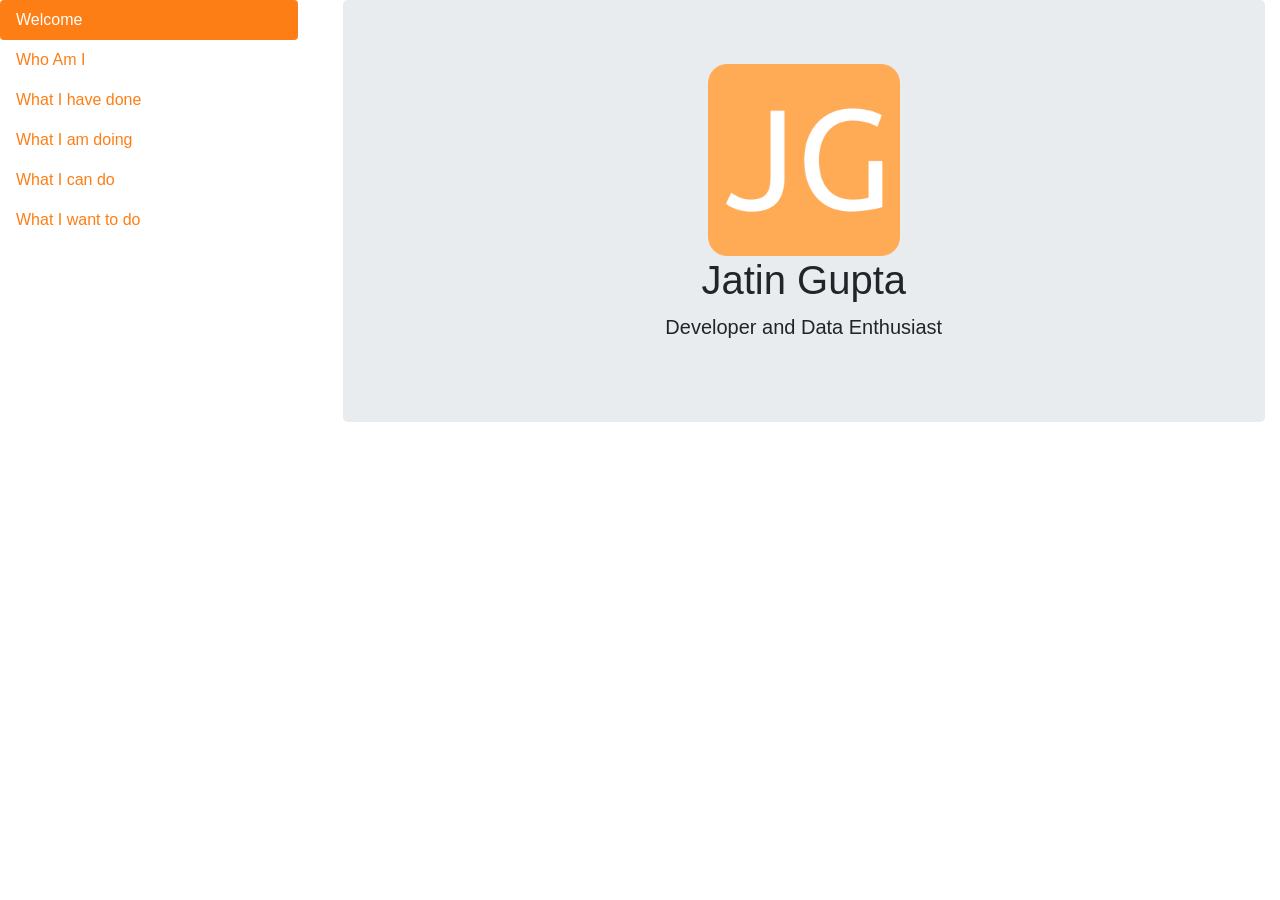
==== index.html @ c3caa771 "removed button" ====
<!doctype html>
<html lang="en">
<head>
    <meta charset="utf-8">
    <meta name="viewport" content="width=device-width, initial-scale=1, shrink-to-fit=no">
    <meta name="description" content="">
    <meta name="author" content="">
    <link rel="icon" href="favicon.ico">

    <title>Jatin Gupta</title>

    <!-- Icons for this template -->
    <link href="assets/fonts/font-awesome/css/font-awesome.min.css" rel="stylesheet" type="text/css">
    <!-- Stylesheet -->
    <!-- build:css -->
    <link href="assets/css/app.css" rel="stylesheet">
    <!-- endbuild -->
</head>

<body>


<div class="row">
    <div class="col-3">
      <div class="nav flex-column nav-pills" id="v-pills-tab" role="tablist" aria-orientation="vertical">
        <a class="nav-link active" id="v-pills-home-tab" data-toggle="pill" href="#v-pills-home" role="tab" aria-controls="v-pills-home" aria-selected="true">Welcome</a>
        <a class="nav-link" id="v-pills-who-am-i-tab" data-toggle="pill" href="#v-pills-who-am-i" role="tab" aria-controls="v-pills-who-am-i" aria-selected="false">Who Am I</a>
        <a class="nav-link" id="v-pills-what-i-have-done-tab" data-toggle="pill" href="#v-pills-what-i-have-done" role="tab" aria-controls="v-pills-what-i-have-done" aria-selected="false">What I have done</a>
        <a class="nav-link" id="v-pills-what-i-am-doing-tab" data-toggle="pill" href="#v-pills-what-i-am-doing" role="tab" aria-controls="v-pills-what-i-am-doing" aria-selected="false">What I am doing</a>
        <a class="nav-link" id="v-pills-what-can-i-do-tab" data-toggle="pill" href="#v-pills-what-can-i-do" role="tab" aria-controls="v-pills-what-can-i-do" aria-selected="false">What I can do</a>
        <a class="nav-link" id="v-pills-what-i-want-to-do-tab" data-toggle="pill" href="#v-pills-what-i-want-to-do" role="tab" aria-controls="v-pills-what-i-want-to-do" aria-selected="false">What I want to do</a>

      </div>
    </div>
    <div class="col-9">
      <div class="tab-content" id="v-pills-tabContent">
        <div class="tab-pane fade show active" id="v-pills-home" role="tabpanel" aria-labelledby="v-pills-home-tab">
            <main role="main" class="container-fluid">
                <div class="jumbotron text-center">
                    <img src="assets/img/logo.png"/>
                    <h1>Jatin Gupta</h1>
                    <p class="lead">Developer and Data Enthusiast</p>
                </div>
            </main>
        </div>
        <div class="tab-pane fade" id="v-pills-home" role="tabpanel" aria-labelledby="v-pills-home-tab">Who am I</div>
        <div class="tab-pane fade" id="v-pills-who-am-i" role="tabpanel" aria-labelledby="v-pills-who-am-i-tab">Who am I</div>
        <div class="tab-pane fade" id="v-pills-what-i-have-done" role="tabpanel" aria-labelledby="v-pills-what-i-have-done-tab">What I have done</div>
        <div class="tab-pane fade" id="v-pills-what-i-am-doing" role="tabpanel" aria-labelledby="v-pills-what-i-am-doing-tab">What I am doing</div>
        <div class="tab-pane fade" id="v-pills-what-can-i-do" role="tabpanel" aria-labelledby="v-pills-what-can-i-do-tab">What can I do</div>
        <div class="tab-pane fade" id="v-pills-what-i-want-to-do" role="tabpanel" aria-labelledby="v-pills-what-i-want-to-do-tab">What I want to do</div>

      </div>
    </div>
  </div>

<!-- Bootstrap core JavaScript
================================================== -->
<!-- Placed at the end of the document so the pages load faster -->
<script src="assets/js/vendor/jquery.slim.min.js"></script>
<script src="assets/js/vendor/popper.min.js"></script>
<script src="assets/js/vendor/bootstrap.min.js"></script>
<!-- build:js -->
<script src="assets/js/app.js"></script>
<!-- endbuild -->
</body>
</html>
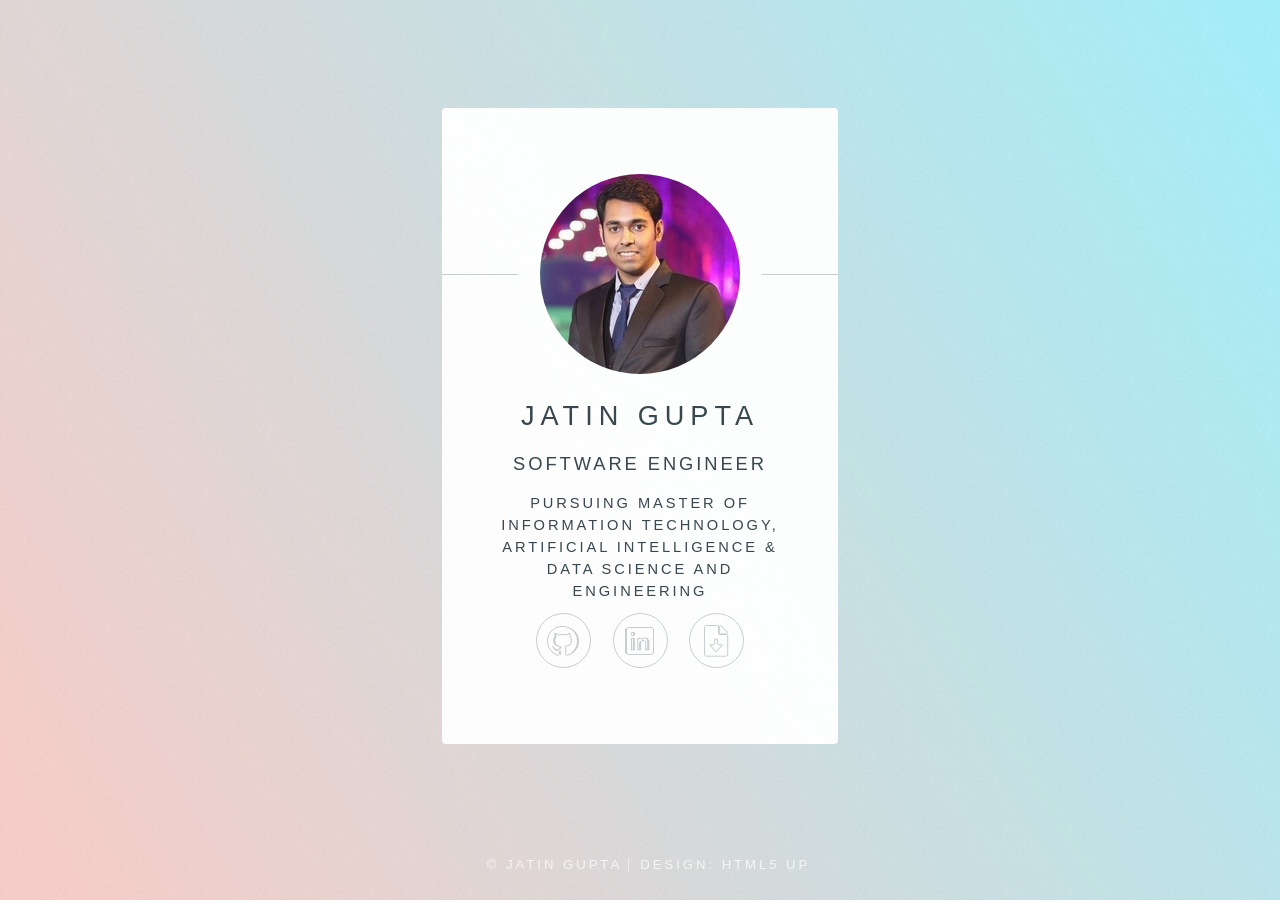
==== commit e60534bc: "redesign" ====
--- a/index.html
+++ b/index.html
@@ -1,67 +1,92 @@
-<!doctype html>
-<html lang="en">
-<head>
-    <meta charset="utf-8">
-    <meta name="viewport" content="width=device-width, initial-scale=1, shrink-to-fit=no">
-    <meta name="description" content="">
-    <meta name="author" content="">
-    <link rel="icon" href="favicon.ico">
+<!DOCTYPE HTML>
+<!--
+	Identity by HTML5 UP
+	html5up.net | @ajlkn
+	Free for personal and commercial use under the CCA 3.0 license (html5up.net/license)
+-->
+<html>
+	<head>
+		<title>Jatin Gupta | Software Engineer</title>
+		<meta charset="utf-8" />
+		<meta name="viewport" content="width=device-width, initial-scale=1, user-scalable=no" />
+		<link rel="stylesheet" href="assets/css/main.css" />
+		<noscript><link rel="stylesheet" href="assets/css/noscript.css" /></noscript>
+	</head>
+	<body class="is-preload">
 
-    <title>Jatin Gupta</title>
+		<!-- Wrapper -->
+			<div id="wrapper">
 
-    <!-- Icons for this template -->
-    <link href="assets/fonts/font-awesome/css/font-awesome.min.css" rel="stylesheet" type="text/css">
-    <!-- Stylesheet -->
-    <!-- build:css -->
-    <link href="assets/css/app.css" rel="stylesheet">
-    <!-- endbuild -->
-</head>
+				<!-- Main -->
+					<section id="main">
+						<header>
+							<span class="avatar"><img src="images/avatar2.jpg" alt="" /></span>
+							<h1>Jatin Gupta</h1>
+							<h2>Software Engineer</h2>
+							<h3>Pursuing Master of Information Technology, Artificial Intelligence & Data Science and Engineering</h4>
+						</header>
+						<!-- 
+						<hr />
+						<h2>Extra Stuff!</h2>
+						<form method="post" action="#">
+							<div class="fields">
+								<div class="field">
+									<input type="text" name="name" id="name" placeholder="Name" />
+								</div>
+								<div class="field">
+									<input type="email" name="email" id="email" placeholder="Email" />
+								</div>
+								<div class="field">
+									<select name="department" id="department">
+										<option value="">Department</option>
+										<option value="sales">Sales</option>
+										<option value="tech">Tech Support</option>
+										<option value="null">/dev/null</option>
+									</select>
+								</div>
+								<div class="field">
+									<textarea name="message" id="message" placeholder="Message" rows="4"></textarea>
+								</div>
+								<div class="field">
+									<input type="checkbox" id="human" name="human" /><label for="human">I'm a human</label>
+								</div>
+								<div class="field">
+									<label>But are you a robot?</label>
+									<input type="radio" id="robot_yes" name="robot" /><label for="robot_yes">Yes</label>
+									<input type="radio" id="robot_no" name="robot" /><label for="robot_no">No</label>
+								</div>
+							</div>
+							<ul class="actions special">
+								<li><a href="#" class="button">Get Started</a></li>
+							</ul>
+						</form>
+						<hr />
+						-->
+						<footer>
+							<ul class="icons">
+								<li><a href="https://github.com/jatin7gupta" class="icon brands fa-github">Github</a></li>
+								<li><a href="https://www.linkedin.com/in/jatin7gupta/" class="icon brands fa-linkedin">Linkedin</a></li>
+								<li><a href="./assets/download/Jatin_Gupta.pdf" class="icon solid fa-file-download" target="_blank" download="Resume-Jatin-Gupta">Resume</a></li>
+							</ul>
+						</footer>
+					</section>
 
-<body>
+				<!-- Footer -->
+					<footer id="footer">
+						<ul class="copyright">
+							<li>&copy; Jatin Gupta</li><li>Design: <a href="http://html5up.net">HTML5 UP</a></li>
+						</ul>
+					</footer>
 
+			</div>
 
-<div class="row">
-    <div class="col-3">
-      <div class="nav flex-column nav-pills" id="v-pills-tab" role="tablist" aria-orientation="vertical">
-        <a class="nav-link active" id="v-pills-home-tab" data-toggle="pill" href="#v-pills-home" role="tab" aria-controls="v-pills-home" aria-selected="true">Welcome</a>
-        <a class="nav-link" id="v-pills-who-am-i-tab" data-toggle="pill" href="#v-pills-who-am-i" role="tab" aria-controls="v-pills-who-am-i" aria-selected="false">Who Am I</a>
-        <a class="nav-link" id="v-pills-what-i-have-done-tab" data-toggle="pill" href="#v-pills-what-i-have-done" role="tab" aria-controls="v-pills-what-i-have-done" aria-selected="false">What I have done</a>
-        <a class="nav-link" id="v-pills-what-i-am-doing-tab" data-toggle="pill" href="#v-pills-what-i-am-doing" role="tab" aria-controls="v-pills-what-i-am-doing" aria-selected="false">What I am doing</a>
-        <a class="nav-link" id="v-pills-what-can-i-do-tab" data-toggle="pill" href="#v-pills-what-can-i-do" role="tab" aria-controls="v-pills-what-can-i-do" aria-selected="false">What I can do</a>
-        <a class="nav-link" id="v-pills-what-i-want-to-do-tab" data-toggle="pill" href="#v-pills-what-i-want-to-do" role="tab" aria-controls="v-pills-what-i-want-to-do" aria-selected="false">What I want to do</a>
+		<!-- Scripts -->
+			<script>
+				if ('addEventListener' in window) {
+					window.addEventListener('load', function() { document.body.className = document.body.className.replace(/\bis-preload\b/, ''); });
+					document.body.className += (navigator.userAgent.match(/(MSIE|rv:11\.0)/) ? ' is-ie' : '');
+				}
+			</script>
 
-      </div>
-    </div>
-    <div class="col-9">
-      <div class="tab-content" id="v-pills-tabContent">
-        <div class="tab-pane fade show active" id="v-pills-home" role="tabpanel" aria-labelledby="v-pills-home-tab">
-            <main role="main" class="container-fluid">
-                <div class="jumbotron text-center">
-                    <img src="assets/img/logo.png"/>
-                    <h1>Jatin Gupta</h1>
-                    <p class="lead">Developer and Data Enthusiast</p>
-                </div>
-            </main>
-        </div>
-        <div class="tab-pane fade" id="v-pills-home" role="tabpanel" aria-labelledby="v-pills-home-tab">Who am I</div>
-        <div class="tab-pane fade" id="v-pills-who-am-i" role="tabpanel" aria-labelledby="v-pills-who-am-i-tab">Who am I</div>
-        <div class="tab-pane fade" id="v-pills-what-i-have-done" role="tabpanel" aria-labelledby="v-pills-what-i-have-done-tab">What I have done</div>
-        <div class="tab-pane fade" id="v-pills-what-i-am-doing" role="tabpanel" aria-labelledby="v-pills-what-i-am-doing-tab">What I am doing</div>
-        <div class="tab-pane fade" id="v-pills-what-can-i-do" role="tabpanel" aria-labelledby="v-pills-what-can-i-do-tab">What can I do</div>
-        <div class="tab-pane fade" id="v-pills-what-i-want-to-do" role="tabpanel" aria-labelledby="v-pills-what-i-want-to-do-tab">What I want to do</div>
-
-      </div>
-    </div>
-  </div>
-
-<!-- Bootstrap core JavaScript
-================================================== -->
-<!-- Placed at the end of the document so the pages load faster -->
-<script src="assets/js/vendor/jquery.slim.min.js"></script>
-<script src="assets/js/vendor/popper.min.js"></script>
-<script src="assets/js/vendor/bootstrap.min.js"></script>
-<!-- build:js -->
-<script src="assets/js/app.js"></script>
-<!-- endbuild -->
-</body>
-</html>
+	</body>
+</html>
--- a/assets/css/main.css
+++ b/assets/css/main.css
@@ -0,0 +1,1055 @@
+@import url(fontawesome-all.min.css);
+@import url("https://fonts.googleapis.com/css?family=Source+Sans+Pro:300");
+
+/*
+	Identity by HTML5 UP
+	html5up.net | @ajlkn
+	Free for personal and commercial use under the CCA 3.0 license (html5up.net/license)
+*/
+
+/* Icon (alt) */
+
+	html, body, div, span, applet, object,
+	iframe, h1, h2, h3, h4, h5, h6, p, blockquote,
+	pre, a, abbr, acronym, address, big, cite,
+	code, del, dfn, em, img, ins, kbd, q, s, samp,
+	small, strike, strong, sub, sup, tt, var, b,
+	u, i, center, dl, dt, dd, ol, ul, li, fieldset,
+	form, label, legend, table, caption, tbody,
+	tfoot, thead, tr, th, td, article, aside,
+	canvas, details, embed, figure, figcaption,
+	footer, header, hgroup, menu, nav, output, ruby,
+	section, summary, time, mark, audio, video {
+		margin: 0;
+		padding: 0;
+		border: 0;
+		font-size: 100%;
+		font: inherit;
+		vertical-align: baseline;
+	}
+
+	article, aside, details, figcaption, figure,
+	footer, header, hgroup, menu, nav, section {
+		display: block;
+	}
+
+	body {
+		line-height: 1;
+	}
+
+	ol, ul {
+		list-style: none;
+	}
+
+	blockquote, q {
+		quotes: none;
+	}
+
+		blockquote:before, blockquote:after, q:before, q:after {
+			content: '';
+			content: none;
+		}
+
+	table {
+		border-collapse: collapse;
+		border-spacing: 0;
+	}
+
+	body {
+		-webkit-text-size-adjust: none;
+	}
+
+	mark {
+		background-color: transparent;
+		color: inherit;
+	}
+
+	input::-moz-focus-inner {
+		border: 0;
+		padding: 0;
+	}
+
+	input, select, textarea {
+		-moz-appearance: none;
+		-webkit-appearance: none;
+		-ms-appearance: none;
+		appearance: none;
+	}
+
+/* Basic */
+
+	@media screen and (max-width: 480px) {
+
+		html, body {
+			min-width: 320px;
+		}
+
+	}
+
+	html {
+		box-sizing: border-box;
+	}
+
+	*, *:before, *:after {
+		box-sizing: inherit;
+	}
+
+	body.is-preload *, body.is-preload *:before, body.is-preload *:after {
+		-moz-animation: none !important;
+		-webkit-animation: none !important;
+		-ms-animation: none !important;
+		animation: none !important;
+		-moz-transition: none !important;
+		-webkit-transition: none !important;
+		-ms-transition: none !important;
+		transition: none !important;
+	}
+
+	html {
+		height: 100%;
+	}
+
+	body {
+		height: 100%;
+		background-color: #ffffff;
+		background-image: url("images/overlay.png"), -moz-linear-gradient(60deg, rgba(255, 165, 150, 0.5) 5%, rgba(0, 228, 255, 0.35)), url("../../images/bg.jpg");
+		background-image: url("images/overlay.png"), -webkit-linear-gradient(60deg, rgba(255, 165, 150, 0.5) 5%, rgba(0, 228, 255, 0.35)), url("../../images/bg.jpg");
+		background-image: url("images/overlay.png"), -ms-linear-gradient(60deg, rgba(255, 165, 150, 0.5) 5%, rgba(0, 228, 255, 0.35)), url("../../images/bg.jpg");
+		background-image: url("images/overlay.png"), linear-gradient(60deg, rgba(255, 165, 150, 0.5) 5%, rgba(0, 228, 255, 0.35)), url("../../images/bg.jpg");
+		background-repeat: repeat,			no-repeat,			no-repeat;
+		background-size: 100px 100px, cover,				cover;
+		background-position: top left,		center center,		bottom center;
+		background-attachment: fixed,			fixed,				fixed;
+	}
+
+		body:after {
+			content: '';
+			display: block;
+			position: fixed;
+			top: 0;
+			left: 0;
+			width: 100%;
+			height: inherit;
+			opacity: 0;
+			z-index: 1;
+			background-color: #ffffff;
+			background-image: url("images/overlay.png"), -moz-linear-gradient(60deg, rgba(255, 165, 150, 0.5) 5%, rgba(0, 228, 255, 0.35));
+			background-image: url("images/overlay.png"), -webkit-linear-gradient(60deg, rgba(255, 165, 150, 0.5) 5%, rgba(0, 228, 255, 0.35));
+			background-image: url("images/overlay.png"), -ms-linear-gradient(60deg, rgba(255, 165, 150, 0.5) 5%, rgba(0, 228, 255, 0.35));
+			background-image: url("images/overlay.png"), linear-gradient(60deg, rgba(255, 165, 150, 0.5) 5%, rgba(0, 228, 255, 0.35));
+			background-repeat: repeat,			no-repeat;
+			background-size: 100px 100px, cover;
+			background-position: top left,		center center;
+			-moz-transition: opacity 1.75s ease-out;
+			-webkit-transition: opacity 1.75s ease-out;
+			-ms-transition: opacity 1.75s ease-out;
+			transition: opacity 1.75s ease-out;
+		}
+
+		body.is-preload:after {
+			opacity: 1;
+		}
+
+/* Type */
+
+	body, input, select, textarea {
+		color: #414f57;
+		font-family: "Source Sans Pro", Helvetica, sans-serif;
+		font-size: 14pt;
+		font-weight: 300;
+		line-height: 2;
+		letter-spacing: 0.2em;
+		text-transform: uppercase;
+	}
+
+		@media screen and (max-width: 1680px) {
+
+			body, input, select, textarea {
+				font-size: 11pt;
+			}
+
+		}
+
+		@media screen and (max-width: 480px) {
+
+			body, input, select, textarea {
+				font-size: 10pt;
+				line-height: 1.75;
+			}
+
+		}
+
+	a {
+		-moz-transition: color 0.2s ease, border-color 0.2s ease;
+		-webkit-transition: color 0.2s ease, border-color 0.2s ease;
+		-ms-transition: color 0.2s ease, border-color 0.2s ease;
+		transition: color 0.2s ease, border-color 0.2s ease;
+		color: inherit;
+		text-decoration: none;
+	}
+
+		a:before {
+			-moz-transition: color 0.2s ease, text-shadow 0.2s ease;
+			-webkit-transition: color 0.2s ease, text-shadow 0.2s ease;
+			-ms-transition: color 0.2s ease, text-shadow 0.2s ease;
+			transition: color 0.2s ease, text-shadow 0.2s ease;
+		}
+
+		a:hover {
+			color: #ff7496;
+		}
+
+	strong, b {
+		color: #313f47;
+	}
+
+	em, i {
+		font-style: italic;
+	}
+
+	p {
+		margin: 0 0 1.5em 0;
+	}
+
+	h1, h2, h3, h4, h5, h6 {
+		color: #313f47;
+		line-height: 1.5;
+		margin: 0 0 0.75em 0;
+	}
+
+		h1 a, h2 a, h3 a, h4 a, h5 a, h6 a {
+			color: inherit;
+			text-decoration: none;
+		}
+
+	h1 {
+		font-size: 1.85em;
+		letter-spacing: 0.22em;
+		margin: 0 0 0.525em 0;
+	}
+
+	h2 {
+		font-size: 1.25em;
+	}
+
+	h3 {
+		font-size: 1em;
+	}
+
+	h4 {
+		font-size: 1em;
+	}
+
+	h5 {
+		font-size: 1em;
+	}
+
+	h6 {
+		font-size: 1em;
+	}
+
+	@media screen and (max-width: 480px) {
+
+		h1 {
+			font-size: 1.65em;
+		}
+
+	}
+
+	sub {
+		font-size: 0.8em;
+		position: relative;
+		top: 0.5em;
+	}
+
+	sup {
+		font-size: 0.8em;
+		position: relative;
+		top: -0.5em;
+	}
+
+	hr {
+		border: 0;
+		border-bottom: solid 1px #c8cccf;
+		margin: 3em 0;
+	}
+
+/* Form */
+
+	form {
+		margin: 0 0 1.5em 0;
+	}
+
+		form > :last-child {
+			margin-bottom: 0;
+		}
+
+		form > .fields {
+			display: -moz-flex;
+			display: -webkit-flex;
+			display: -ms-flex;
+			display: flex;
+			-moz-flex-wrap: wrap;
+			-webkit-flex-wrap: wrap;
+			-ms-flex-wrap: wrap;
+			flex-wrap: wrap;
+			width: calc(100% + 2.25em);
+			margin: -1.125em 0 1.5em -1.125em;
+		}
+
+			form > .fields > .field {
+				-moz-flex-grow: 0;
+				-webkit-flex-grow: 0;
+				-ms-flex-grow: 0;
+				flex-grow: 0;
+				-moz-flex-shrink: 0;
+				-webkit-flex-shrink: 0;
+				-ms-flex-shrink: 0;
+				flex-shrink: 0;
+				padding: 1.125em 0 0 1.125em;
+				width: calc(100% - 1.125em);
+			}
+
+				form > .fields > .field.half {
+					width: calc(50% - 0.5625em);
+				}
+
+				form > .fields > .field.third {
+					width: calc(100%/3 - 0.375em);
+				}
+
+				form > .fields > .field.quarter {
+					width: calc(25% - 0.28125em);
+				}
+
+		@media screen and (max-width: 480px) {
+
+			form > .fields {
+				width: calc(100% + 2.25em);
+				margin: -1.125em 0 1.5em -1.125em;
+			}
+
+				form > .fields > .field {
+					padding: 1.125em 0 0 1.125em;
+					width: calc(100% - 1.125em);
+				}
+
+					form > .fields > .field.half {
+						width: calc(100% - 1.125em);
+					}
+
+					form > .fields > .field.third {
+						width: calc(100% - 1.125em);
+					}
+
+					form > .fields > .field.quarter {
+						width: calc(100% - 1.125em);
+					}
+
+		}
+
+	label {
+		color: #313f47;
+		display: block;
+		font-size: 0.9em;
+		margin: 0 0 0.75em 0;
+	}
+
+	input[type="text"],
+	input[type="password"],
+	input[type="email"],
+	input[type="tel"],
+	select,
+	textarea {
+		-moz-appearance: none;
+		-webkit-appearance: none;
+		-ms-appearance: none;
+		appearance: none;
+		border-radius: 4px;
+		border: solid 1px #c8cccf;
+		color: inherit;
+		display: block;
+		outline: 0;
+		padding: 0 1em;
+		text-decoration: none;
+		width: 100%;
+	}
+
+		input[type="text"]:invalid,
+		input[type="password"]:invalid,
+		input[type="email"]:invalid,
+		input[type="tel"]:invalid,
+		select:invalid,
+		textarea:invalid {
+			box-shadow: none;
+		}
+
+		input[type="text"]:focus,
+		input[type="password"]:focus,
+		input[type="email"]:focus,
+		input[type="tel"]:focus,
+		select:focus,
+		textarea:focus {
+			border-color: #ff7496;
+		}
+
+	select {
+		background-image: url("data:image/svg+xml;charset=utf8,%3Csvg xmlns='http://www.w3.org/2000/svg' width='40' height='40' preserveAspectRatio='none' viewBox='0 0 40 40'%3E%3Cpath d='M9.4,12.3l10.4,10.4l10.4-10.4c0.2-0.2,0.5-0.4,0.9-0.4c0.3,0,0.6,0.1,0.9,0.4l3.3,3.3c0.2,0.2,0.4,0.5,0.4,0.9 c0,0.4-0.1,0.6-0.4,0.9L20.7,31.9c-0.2,0.2-0.5,0.4-0.9,0.4c-0.3,0-0.6-0.1-0.9-0.4L4.3,17.3c-0.2-0.2-0.4-0.5-0.4-0.9 c0-0.4,0.1-0.6,0.4-0.9l3.3-3.3c0.2-0.2,0.5-0.4,0.9-0.4S9.1,12.1,9.4,12.3z' fill='%23c8cccf' /%3E%3C/svg%3E");
+		background-size: 1.25rem;
+		background-repeat: no-repeat;
+		background-position: calc(100% - 1rem) center;
+		height: 2.75em;
+		padding-right: 2.75em;
+		text-overflow: ellipsis;
+	}
+
+		select option {
+			color: #313f47;
+			background: #ffffff;
+		}
+
+		select:focus::-ms-value {
+			background-color: transparent;
+		}
+
+		select::-ms-expand {
+			display: none;
+		}
+
+	input[type="text"],
+	input[type="password"],
+	input[type="email"],
+	select {
+		height: 2.75em;
+	}
+
+	textarea {
+		padding: 0.75em 1em;
+	}
+
+	input[type="checkbox"],
+	input[type="radio"] {
+		-moz-appearance: none;
+		-webkit-appearance: none;
+		-ms-appearance: none;
+		appearance: none;
+		display: block;
+		float: left;
+		margin-right: -2em;
+		opacity: 0;
+		width: 1em;
+		z-index: -1;
+	}
+
+		input[type="checkbox"] + label,
+		input[type="radio"] + label {
+			text-decoration: none;
+			color: #414f57;
+			cursor: pointer;
+			display: inline-block;
+			font-size: 1em;
+			font-weight: 300;
+			padding-left: 2.4em;
+			padding-right: 0.75em;
+			position: relative;
+		}
+
+			input[type="checkbox"] + label:before,
+			input[type="radio"] + label:before {
+				-moz-osx-font-smoothing: grayscale;
+				-webkit-font-smoothing: antialiased;
+				display: inline-block;
+				font-style: normal;
+				font-variant: normal;
+				text-rendering: auto;
+				line-height: 1;
+				text-transform: none !important;
+				font-family: 'Font Awesome 5 Free';
+				font-weight: 900;
+			}
+
+			input[type="checkbox"] + label:before,
+			input[type="radio"] + label:before {
+				border-radius: 4px;
+				border: solid 1px #c8cccf;
+				content: '';
+				display: inline-block;
+				font-size: 0.8em;
+				height: 2.0625em;
+				left: 0;
+				line-height: 2.0625em;
+				position: absolute;
+				text-align: center;
+				top: 0.15em;
+				width: 2.0625em;
+			}
+
+		input[type="checkbox"]:checked + label:before,
+		input[type="radio"]:checked + label:before {
+			color: #ff7496;
+			content: '\f00c';
+		}
+
+		input[type="checkbox"]:focus + label:before,
+		input[type="radio"]:focus + label:before {
+			border-color: #ff7496;
+		}
+
+	input[type="checkbox"] + label:before {
+		border-radius: 4px;
+	}
+
+	input[type="radio"] + label:before {
+		border-radius: 100%;
+	}
+
+	::-webkit-input-placeholder {
+		color: #616f77 !important;
+		opacity: 1.0;
+	}
+
+	:-moz-placeholder {
+		color: #616f77 !important;
+		opacity: 1.0;
+	}
+
+	::-moz-placeholder {
+		color: #616f77 !important;
+		opacity: 1.0;
+	}
+
+	:-ms-input-placeholder {
+		color: #616f77 !important;
+		opacity: 1.0;
+	}
+
+/* Icon */
+
+	.icon {
+		text-decoration: none;
+		position: relative;
+		border-bottom: none;
+	}
+
+		.icon:before {
+			-moz-osx-font-smoothing: grayscale;
+			-webkit-font-smoothing: antialiased;
+			display: inline-block;
+			font-style: normal;
+			font-variant: normal;
+			text-rendering: auto;
+			line-height: 1;
+			text-transform: none !important;
+			font-family: 'Font Awesome 5 Free';
+			font-weight: 400;
+		}
+
+		.icon > .label {
+			display: none;
+		}
+
+		.icon:before {
+			line-height: inherit;
+		}
+
+		.icon.solid:before {
+			font-weight: 900;
+		}
+
+		.icon.brands:before {
+			font-family: 'Font Awesome 5 Brands';
+		}
+
+/* List */
+
+	ol {
+		list-style: decimal;
+		margin: 0 0 1.5em 0;
+		padding-left: 1.25em;
+	}
+
+		ol li {
+			padding-left: 0.25em;
+		}
+
+	ul {
+		list-style: disc;
+		margin: 0 0 1.5em 0;
+		padding-left: 1em;
+	}
+
+		ul li {
+			padding-left: 0.5em;
+		}
+
+		ul.alt {
+			list-style: none;
+			padding-left: 0;
+		}
+
+			ul.alt li {
+				border-top: solid 1px #c8cccf;
+				padding: 0.5em 0;
+			}
+
+				ul.alt li:first-child {
+					border-top: 0;
+					padding-top: 0;
+				}
+
+	dl {
+		margin: 0 0 1.5em 0;
+	}
+
+		dl dt {
+			display: block;
+			margin: 0 0 0.75em 0;
+		}
+
+		dl dd {
+			margin-left: 1.5em;
+		}
+
+/* Actions */
+
+	ul.actions {
+		display: -moz-flex;
+		display: -webkit-flex;
+		display: -ms-flex;
+		display: flex;
+		cursor: default;
+		list-style: none;
+		margin-left: -0.75em;
+		padding-left: 0;
+	}
+
+		ul.actions li {
+			padding: 0 0 0 0.75em;
+			vertical-align: middle;
+		}
+
+		ul.actions.special {
+			-moz-justify-content: center;
+			-webkit-justify-content: center;
+			-ms-justify-content: center;
+			justify-content: center;
+			width: 100%;
+			margin-left: 0;
+		}
+
+			ul.actions.special li:first-child {
+				padding-left: 0;
+			}
+
+		ul.actions.stacked {
+			-moz-flex-direction: column;
+			-webkit-flex-direction: column;
+			-ms-flex-direction: column;
+			flex-direction: column;
+			margin-left: 0;
+		}
+
+			ul.actions.stacked li {
+				padding: 0.975em 0 0 0;
+			}
+
+				ul.actions.stacked li:first-child {
+					padding-top: 0;
+				}
+
+		ul.actions.fit {
+			width: calc(100% + 0.75em);
+		}
+
+			ul.actions.fit li {
+				-moz-flex-grow: 1;
+				-webkit-flex-grow: 1;
+				-ms-flex-grow: 1;
+				flex-grow: 1;
+				-moz-flex-shrink: 1;
+				-webkit-flex-shrink: 1;
+				-ms-flex-shrink: 1;
+				flex-shrink: 1;
+				width: 100%;
+			}
+
+				ul.actions.fit li > * {
+					width: 100%;
+				}
+
+			ul.actions.fit.stacked {
+				width: 100%;
+			}
+
+		@media screen and (max-width: 480px) {
+
+			ul.actions:not(.fixed) {
+				-moz-flex-direction: column;
+				-webkit-flex-direction: column;
+				-ms-flex-direction: column;
+				flex-direction: column;
+				margin-left: 0;
+				width: 100% !important;
+			}
+
+				ul.actions:not(.fixed) li {
+					-moz-flex-grow: 1;
+					-webkit-flex-grow: 1;
+					-ms-flex-grow: 1;
+					flex-grow: 1;
+					-moz-flex-shrink: 1;
+					-webkit-flex-shrink: 1;
+					-ms-flex-shrink: 1;
+					flex-shrink: 1;
+					padding: 0.75em 0 0 0;
+					text-align: center;
+					width: 100%;
+				}
+
+					ul.actions:not(.fixed) li > * {
+						width: 100%;
+					}
+
+					ul.actions:not(.fixed) li:first-child {
+						padding-top: 0;
+					}
+
+					ul.actions:not(.fixed) li input[type="submit"],
+					ul.actions:not(.fixed) li input[type="reset"],
+					ul.actions:not(.fixed) li input[type="button"],
+					ul.actions:not(.fixed) li button,
+					ul.actions:not(.fixed) li .button {
+						width: 100%;
+					}
+
+						ul.actions:not(.fixed) li input[type="submit"].icon:before,
+						ul.actions:not(.fixed) li input[type="reset"].icon:before,
+						ul.actions:not(.fixed) li input[type="button"].icon:before,
+						ul.actions:not(.fixed) li button.icon:before,
+						ul.actions:not(.fixed) li .button.icon:before {
+							margin-left: -0.5rem;
+						}
+
+		}
+
+/* Icons */
+
+	ul.icons {
+		cursor: default;
+		list-style: none;
+		padding-left: 0;
+		margin-top: -0.675em;
+	}
+
+		ul.icons li {
+			display: inline-block;
+			padding: 0.675em 0.5em;
+		}
+
+			ul.icons li a {
+				text-decoration: none;
+				position: relative;
+				display: block;
+				width: 3.75em;
+				height: 3.75em;
+				border-radius: 100%;
+				border: solid 1px #c8cccf;
+				line-height: 3.75em;
+				overflow: hidden;
+				text-align: center;
+				text-indent: 3.75em;
+				white-space: nowrap;
+			}
+
+				ul.icons li a:before {
+					-moz-osx-font-smoothing: grayscale;
+					-webkit-font-smoothing: antialiased;
+					display: inline-block;
+					font-style: normal;
+					font-variant: normal;
+					text-rendering: auto;
+					line-height: 1;
+					text-transform: none !important;
+					font-family: 'Font Awesome 5 Free';
+					font-weight: 400;
+				}
+
+				ul.icons li a:before {
+					color: #ffffff;
+					text-shadow: 1.25px 0px 0px #c8cccf, -1.25px 0px 0px #c8cccf, 0px 1.25px 0px #c8cccf, 0px -1.25px 0px #c8cccf;
+				}
+
+				ul.icons li a:hover:before {
+					text-shadow: 1.25px 0px 0px #ff7496, -1.25px 0px 0px #ff7496, 0px 1.25px 0px #ff7496, 0px -1.25px 0px #ff7496;
+				}
+
+				ul.icons li a:before {
+					position: absolute;
+					top: 0;
+					left: 0;
+					width: inherit;
+					height: inherit;
+					font-size: 1.85rem;
+					line-height: inherit;
+					text-align: center;
+					text-indent: 0;
+				}
+
+				ul.icons li a:hover {
+					border-color: #ff7496;
+				}
+
+		@media screen and (max-width: 480px) {
+
+			ul.icons li a:before {
+				font-size: 1.5rem;
+			}
+
+		}
+
+/* Button */
+
+	input[type="submit"],
+	input[type="reset"],
+	input[type="button"],
+	button,
+	.button {
+		-moz-appearance: none;
+		-webkit-appearance: none;
+		-ms-appearance: none;
+		appearance: none;
+		-moz-transition: background-color 0.2s ease-in-out, border-color 0.2s ease-in-out, color 0.2s ease-in-out;
+		-webkit-transition: background-color 0.2s ease-in-out, border-color 0.2s ease-in-out, color 0.2s ease-in-out;
+		-ms-transition: background-color 0.2s ease-in-out, border-color 0.2s ease-in-out, color 0.2s ease-in-out;
+		transition: background-color 0.2s ease-in-out, border-color 0.2s ease-in-out, color 0.2s ease-in-out;
+		display: inline-block;
+		height: 2.75em;
+		line-height: 2.75em;
+		padding: 0 1.5em;
+		background-color: transparent;
+		border-radius: 4px;
+		border: solid 1px #c8cccf;
+		color: #414f57 !important;
+		cursor: pointer;
+		text-align: center;
+		text-decoration: none;
+		white-space: nowrap;
+	}
+
+		input[type="submit"]:hover,
+		input[type="reset"]:hover,
+		input[type="button"]:hover,
+		button:hover,
+		.button:hover {
+			border-color: #ff7496;
+			color: #ff7496 !important;
+		}
+
+		input[type="submit"].icon,
+		input[type="reset"].icon,
+		input[type="button"].icon,
+		button.icon,
+		.button.icon {
+			padding-left: 1.35em;
+		}
+
+			input[type="submit"].icon:before,
+			input[type="reset"].icon:before,
+			input[type="button"].icon:before,
+			button.icon:before,
+			.button.icon:before {
+				margin-right: 0.5em;
+			}
+
+		input[type="submit"].fit,
+		input[type="reset"].fit,
+		input[type="button"].fit,
+		button.fit,
+		.button.fit {
+			width: 100%;
+		}
+
+		input[type="submit"].small,
+		input[type="reset"].small,
+		input[type="button"].small,
+		button.small,
+		.button.small {
+			font-size: 0.8em;
+		}
+
+		input[type="submit"].large,
+		input[type="reset"].large,
+		input[type="button"].large,
+		button.large,
+		.button.large {
+			font-size: 1.35em;
+		}
+
+		input[type="submit"].disabled, input[type="submit"]:disabled,
+		input[type="reset"].disabled,
+		input[type="reset"]:disabled,
+		input[type="button"].disabled,
+		input[type="button"]:disabled,
+		button.disabled,
+		button:disabled,
+		.button.disabled,
+		.button:disabled {
+			pointer-events: none;
+			opacity: 0.5;
+		}
+
+/* Main */
+
+	#main {
+		-moz-transform-origin: 50% 50%;
+		-webkit-transform-origin: 50% 50%;
+		-ms-transform-origin: 50% 50%;
+		transform-origin: 50% 50%;
+		-moz-transform: rotateX(0deg);
+		-webkit-transform: rotateX(0deg);
+		-ms-transform: rotateX(0deg);
+		transform: rotateX(0deg);
+		-moz-transition: opacity 1s ease, -moz-transform 1s ease;
+		-webkit-transition: opacity 1s ease, -webkit-transform 1s ease;
+		-ms-transition: opacity 1s ease, -ms-transform 1s ease;
+		transition: opacity 1s ease, transform 1s ease;
+		padding: 4.5em 3em 3em 3em ;
+		background: #ffffff;
+		border-radius: 4px;
+		cursor: default;
+		max-width: 100%;
+		opacity: 0.95;
+		position: relative;
+		text-align: center;
+		width: 27em;
+	}
+
+		#main .avatar {
+			position: relative;
+			display: block;
+			margin-bottom: 1.5em;
+		}
+
+			#main .avatar img {
+				display: block;
+				margin: 0 auto;
+				border-radius: 100%;
+				box-shadow: 0 0 0 1.5em #ffffff;
+			}
+
+			#main .avatar:before {
+				content: '';
+				display: block;
+				position: absolute;
+				top: 50%;
+				left: -3em;
+				width: calc(100% + 6em);
+				height: 1px;
+				z-index: -1;
+				background: #c8cccf;
+			}
+
+		@media screen and (max-width: 480px) {
+
+			#main {
+				padding: 4em 2em 2.5em 2em ;
+				width: 100%;
+			}
+
+				#main .avatar:before {
+					left: -2em;
+					width: calc(100% + 4em);
+				}
+
+		}
+
+		body.is-preload #main {
+			-moz-transform: rotateX(15deg);
+			-webkit-transform: rotateX(15deg);
+			-ms-transform: rotateX(15deg);
+			transform: rotateX(15deg);
+			opacity: 0;
+		}
+
+/* Footer */
+
+	#footer {
+		-moz-align-self: -moz-flex-end;
+		-webkit-align-self: -webkit-flex-end;
+		-ms-align-self: -ms-flex-end;
+		align-self: flex-end;
+		width: 100%;
+		padding: 1.5em 0 0 0;
+		color: rgba(255, 255, 255, 0.75);
+		cursor: default;
+		text-align: center;
+	}
+
+		#footer .copyright {
+			margin: 0;
+			padding: 0;
+			font-size: 0.9em;
+			list-style: none;
+		}
+
+			#footer .copyright li {
+				display: inline-block;
+				margin: 0 0 0 0.45em;
+				padding: 0 0 0 0.85em;
+				border-left: solid 1px rgba(255, 255, 255, 0.5);
+				line-height: 1;
+			}
+
+				#footer .copyright li:first-child {
+					border-left: 0;
+				}
+
+/* Wrapper */
+
+	#wrapper {
+		display: -moz-flex;
+		display: -webkit-flex;
+		display: -ms-flex;
+		display: flex;
+		-moz-align-items: center;
+		-webkit-align-items: center;
+		-ms-align-items: center;
+		align-items: center;
+		-moz-justify-content: space-between;
+		-webkit-justify-content: space-between;
+		-ms-justify-content: space-between;
+		justify-content: space-between;
+		-moz-flex-direction: column;
+		-webkit-flex-direction: column;
+		-ms-flex-direction: column;
+		flex-direction: column;
+		-moz-perspective: 1000px;
+		-webkit-perspective: 1000px;
+		-ms-perspective: 1000px;
+		perspective: 1000px;
+		position: relative;
+		min-height: 100%;
+		padding: 1.5em;
+		z-index: 2;
+	}
+
+		#wrapper > * {
+			z-index: 1;
+		}
+
+		#wrapper:before {
+			content: '';
+			display: block;
+		}
+
+		@media screen and (max-width: 360px) {
+
+			#wrapper {
+				padding: 0.75em;
+			}
+
+		}
+
+		body.is-ie #wrapper {
+			height: 100%;
+		}
--- a/assets/css/noscript.css
+++ b/assets/css/noscript.css
@@ -0,0 +1,21 @@
+/*
+	Identity by HTML5 UP
+	html5up.net | @ajlkn
+	Free for personal and commercial use under the CCA 3.0 license (html5up.net/license)
+*/
+
+/* Basic */
+
+	body:after {
+		display: none;
+	}
+
+/* Main */
+
+	#main {
+		-moz-transform: none !important;
+		-webkit-transform: none !important;
+		-ms-transform: none !important;
+		transform: none !important;
+		opacity: 1 !important;
+	}
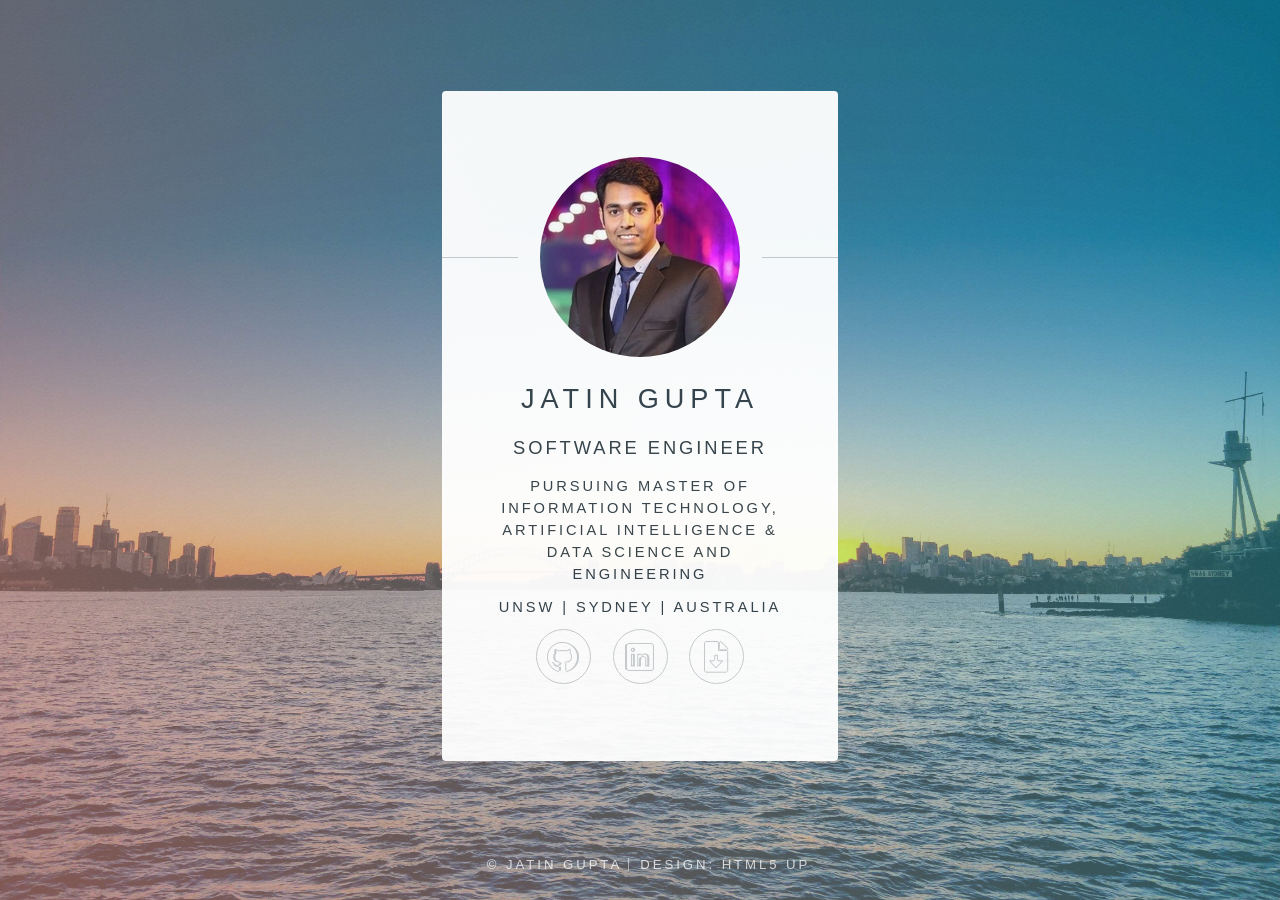
==== commit 67d426ce: "image added" ====
--- a/index.html
+++ b/index.html
@@ -7,6 +7,7 @@
 <html>
 	<head>
 		<title>Jatin Gupta | Software Engineer</title>
+		<link rel="icon" href="favicon.ico">
 		<meta charset="utf-8" />
 		<meta name="viewport" content="width=device-width, initial-scale=1, user-scalable=no" />
 		<link rel="stylesheet" href="assets/css/main.css" />
@@ -20,10 +21,11 @@
 				<!-- Main -->
 					<section id="main">
 						<header>
-							<span class="avatar"><img src="images/avatar2.jpg" alt="" /></span>
+							<span class="avatar"><img src="images/avatar.jpg" alt="" /></span>
 							<h1>Jatin Gupta</h1>
 							<h2>Software Engineer</h2>
-							<h3>Pursuing Master of Information Technology, Artificial Intelligence & Data Science and Engineering</h4>
+							<h4>Pursuing Master of Information Technology, Artificial Intelligence & Data Science and Engineering</h4>
+							<h5>UNSW | Sydney | Australia</h5>
 						</header>
 						<!-- 
 						<hr />
@@ -64,8 +66,8 @@
 						-->
 						<footer>
 							<ul class="icons">
-								<li><a href="https://github.com/jatin7gupta" class="icon brands fa-github">Github</a></li>
-								<li><a href="https://www.linkedin.com/in/jatin7gupta/" class="icon brands fa-linkedin">Linkedin</a></li>
+								<li><a href="https://github.com/jatin7gupta" target="_blank" class="icon brands fa-github">Github</a></li>
+								<li><a href="https://www.linkedin.com/in/jatin7gupta/" target="_blank" class="icon brands fa-linkedin">Linkedin</a></li>
 								<li><a href="./assets/download/Jatin_Gupta.pdf" class="icon solid fa-file-download" target="_blank" download="Resume-Jatin-Gupta">Resume</a></li>
 							</ul>
 						</footer>
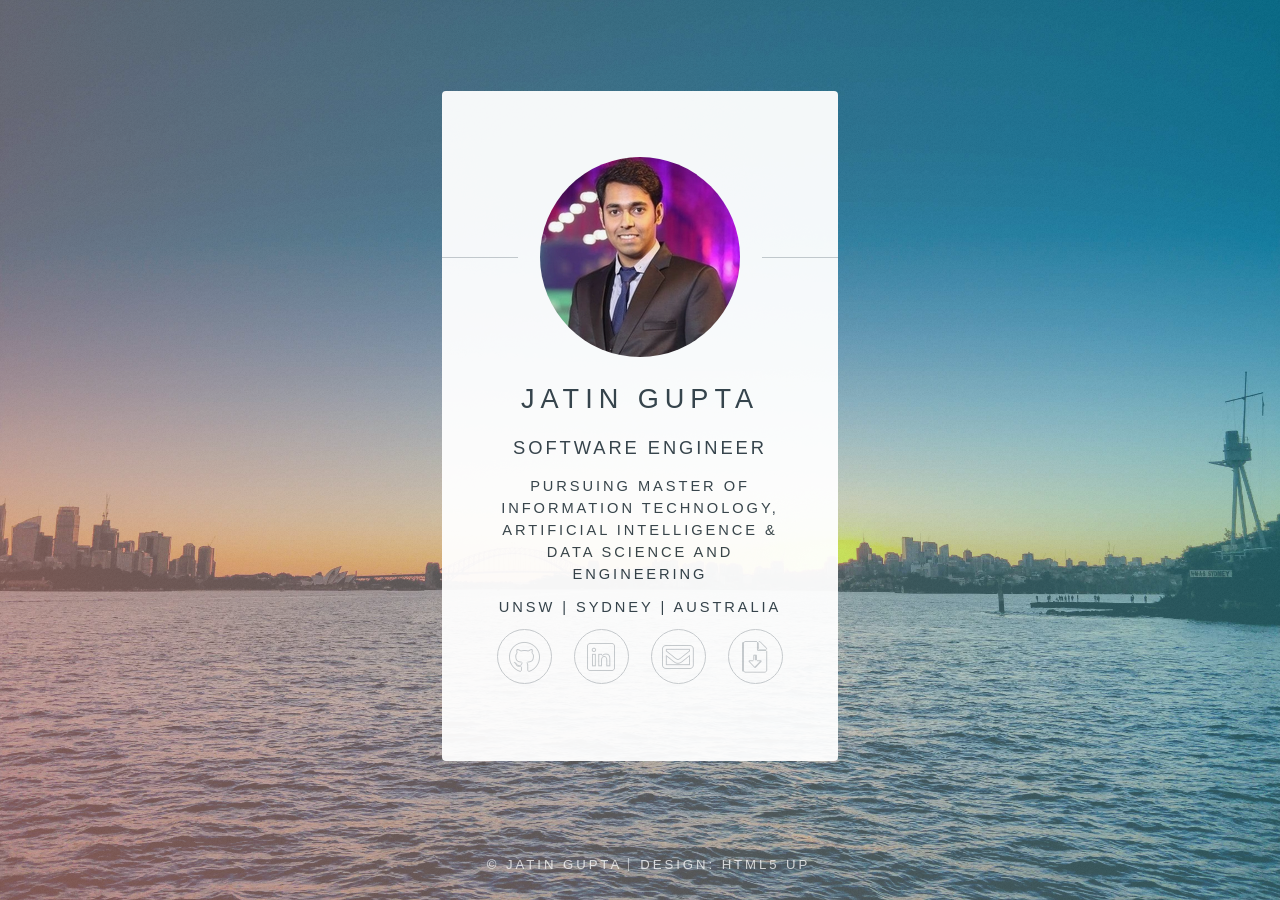
==== commit c9e9eec0: "Update index.html with email" ====
--- a/index.html
+++ b/index.html
@@ -68,6 +68,7 @@
 							<ul class="icons">
 								<li><a href="https://github.com/jatin7gupta" target="_blank" class="icon brands fa-github">Github</a></li>
 								<li><a href="https://www.linkedin.com/in/jatin7gupta/" target="_blank" class="icon brands fa-linkedin">Linkedin</a></li>
+								<li><a href="mailto:jatin.gupta@student.unsw.edu.au" class="icon far fa-envelope">Email</a></li>
 								<li><a href="./assets/download/Jatin_Gupta.pdf" class="icon solid fa-file-download" target="_blank" download="Resume-Jatin-Gupta">Resume</a></li>
 							</ul>
 						</footer>
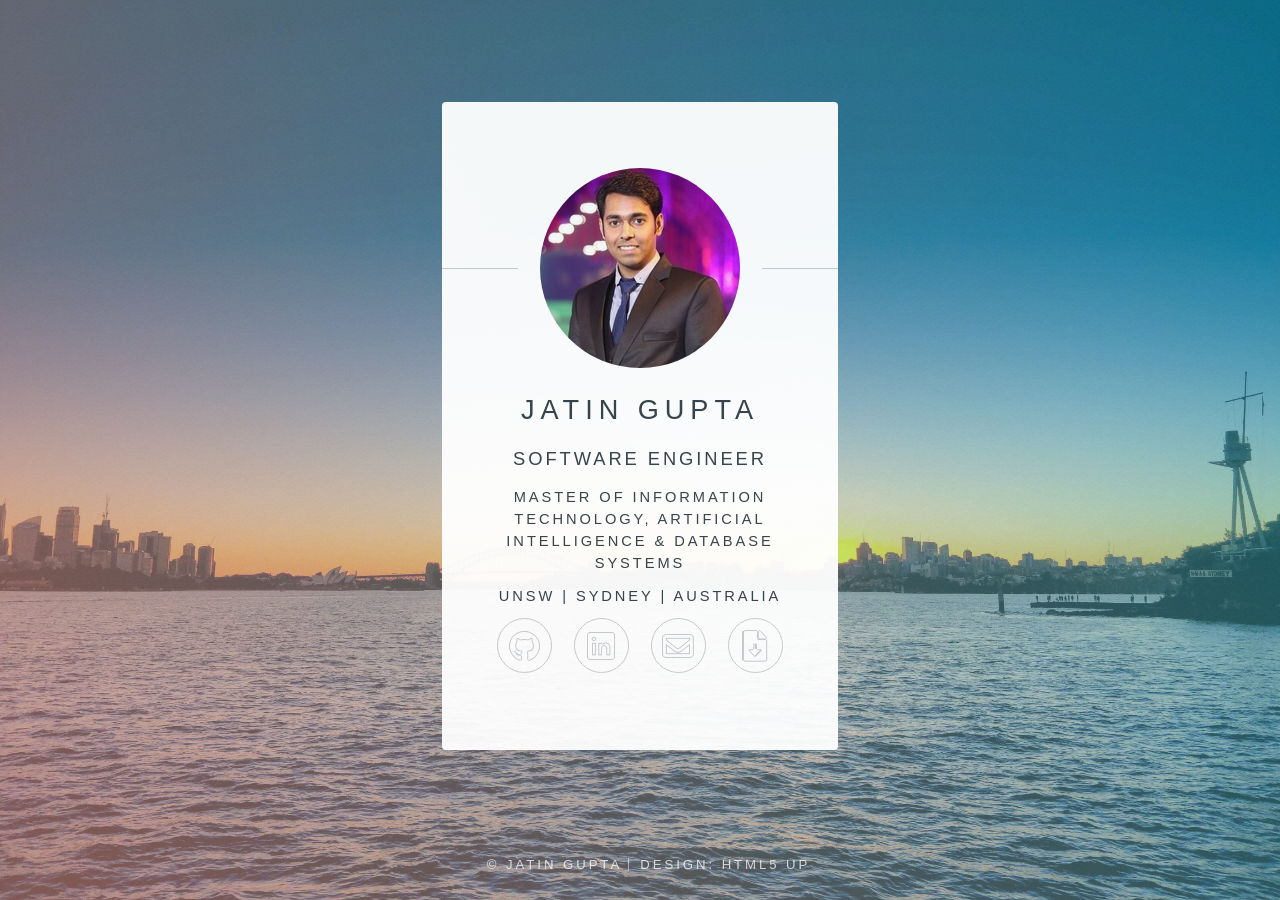
==== commit 879f850f: "Update index.html" ====
--- a/index.html
+++ b/index.html
@@ -24,7 +24,7 @@
 							<span class="avatar"><img src="images/avatar.jpg" alt="" /></span>
 							<h1>Jatin Gupta</h1>
 							<h2>Software Engineer</h2>
-							<h4>Pursuing Master of Information Technology, Artificial Intelligence & Data Science and Engineering</h4>
+							<h4>Master of Information Technology, Artificial Intelligence & Database Systems</h4>
 							<h5>UNSW | Sydney | Australia</h5>
 						</header>
 						<!-- 
@@ -66,9 +66,9 @@
 						-->
 						<footer>
 							<ul class="icons">
-								<li><a href="https://github.com/jatin7gupta" target="_blank" class="icon brands fa-github">Github</a></li>
+								<li><a href="https://jatin7gupta.github.io/Personal-Projects/" target="_blank" class="icon brands fa-github">Github</a></li>
 								<li><a href="https://www.linkedin.com/in/jatin7gupta/" target="_blank" class="icon brands fa-linkedin">Linkedin</a></li>
-								<li><a href="mailto:jatin.gupta@student.unsw.edu.au" class="icon far fa-envelope">Email</a></li>
+								<li><a href="mailto:guptajatin@outlook.com" class="icon far fa-envelope">Email</a></li>
 								<li><a href="./assets/download/Jatin_Gupta.pdf" class="icon solid fa-file-download" target="_blank" download="Resume-Jatin-Gupta">Resume</a></li>
 							</ul>
 						</footer>
@@ -92,4 +92,4 @@
 			</script>
 
 	</body>
-</html>+</html>
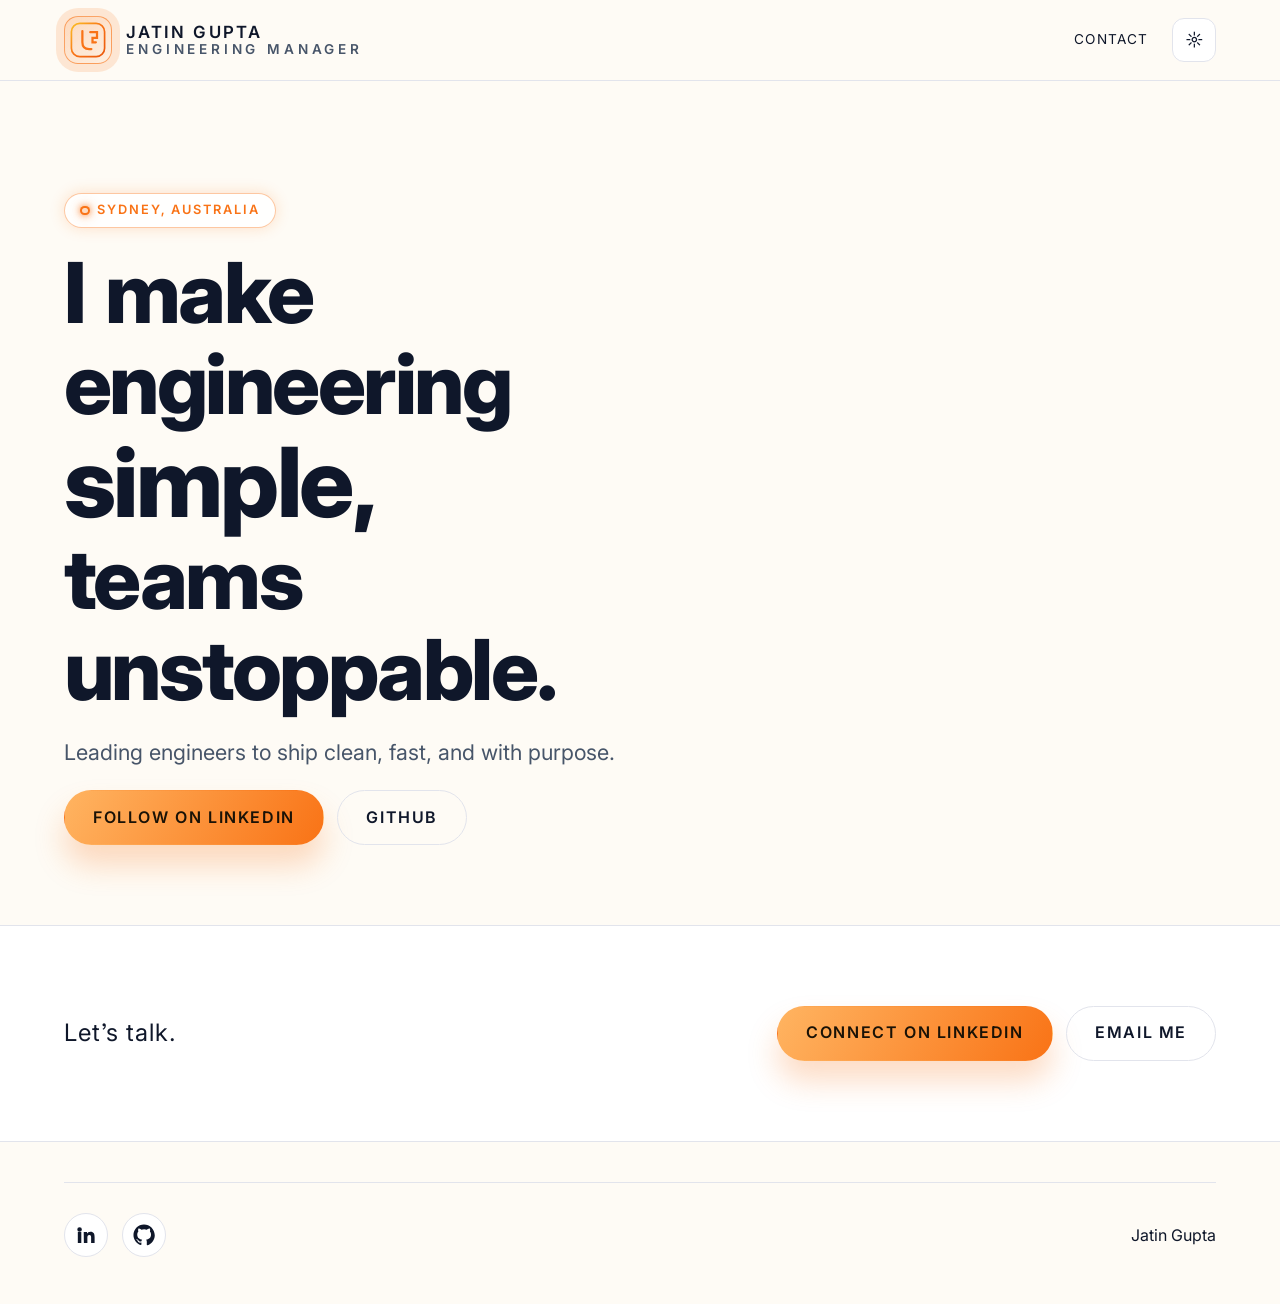
==== commit 6bbd6343: "init" ====
--- a/index.html
+++ b/index.html
@@ -1,95 +1,131 @@
-<!DOCTYPE HTML>
-<!--
-	Identity by HTML5 UP
-	html5up.net | @ajlkn
-	Free for personal and commercial use under the CCA 3.0 license (html5up.net/license)
--->
-<html>
-	<head>
-		<title>Jatin Gupta | Software Engineer</title>
-		<link rel="icon" href="favicon.ico">
-		<meta charset="utf-8" />
-		<meta name="viewport" content="width=device-width, initial-scale=1, user-scalable=no" />
-		<link rel="stylesheet" href="assets/css/main.css" />
-		<noscript><link rel="stylesheet" href="assets/css/noscript.css" /></noscript>
-	</head>
-	<body class="is-preload">
+<!doctype html>
+<html lang="en">
+  <head>
+    <meta charset="utf-8" />
+    <meta name="viewport" content="width=device-width, initial-scale=1" />
+    <meta name="color-scheme" content="light dark" />
 
-		<!-- Wrapper -->
-			<div id="wrapper">
+    <title>Jatin Gupta | Engineering Manager</title>
+    <meta name="description" content="I make engineering simple. Teams become unstoppable." />
 
-				<!-- Main -->
-					<section id="main">
-						<header>
-							<span class="avatar"><img src="images/avatar.jpg" alt="" /></span>
-							<h1>Jatin Gupta</h1>
-							<h2>Software Engineer</h2>
-							<h4>Master of Information Technology, Artificial Intelligence & Database Systems</h4>
-							<h5>UNSW | Sydney | Australia</h5>
-						</header>
-						<!-- 
-						<hr />
-						<h2>Extra Stuff!</h2>
-						<form method="post" action="#">
-							<div class="fields">
-								<div class="field">
-									<input type="text" name="name" id="name" placeholder="Name" />
-								</div>
-								<div class="field">
-									<input type="email" name="email" id="email" placeholder="Email" />
-								</div>
-								<div class="field">
-									<select name="department" id="department">
-										<option value="">Department</option>
-										<option value="sales">Sales</option>
-										<option value="tech">Tech Support</option>
-										<option value="null">/dev/null</option>
-									</select>
-								</div>
-								<div class="field">
-									<textarea name="message" id="message" placeholder="Message" rows="4"></textarea>
-								</div>
-								<div class="field">
-									<input type="checkbox" id="human" name="human" /><label for="human">I'm a human</label>
-								</div>
-								<div class="field">
-									<label>But are you a robot?</label>
-									<input type="radio" id="robot_yes" name="robot" /><label for="robot_yes">Yes</label>
-									<input type="radio" id="robot_no" name="robot" /><label for="robot_no">No</label>
-								</div>
-							</div>
-							<ul class="actions special">
-								<li><a href="#" class="button">Get Started</a></li>
-							</ul>
-						</form>
-						<hr />
-						-->
-						<footer>
-							<ul class="icons">
-								<li><a href="https://jatin7gupta.github.io/Personal-Projects/" target="_blank" class="icon brands fa-github">Github</a></li>
-								<li><a href="https://www.linkedin.com/in/jatin7gupta/" target="_blank" class="icon brands fa-linkedin">Linkedin</a></li>
-								<li><a href="mailto:guptajatin@outlook.com" class="icon far fa-envelope">Email</a></li>
-								<li><a href="./assets/download/Jatin_Gupta.pdf" class="icon solid fa-file-download" target="_blank" download="Resume-Jatin-Gupta">Resume</a></li>
-							</ul>
-						</footer>
-					</section>
+    <link rel="icon" href="favicon.ico" />
+    <link rel="preconnect" href="https://fonts.googleapis.com" />
+    <link rel="preconnect" href="https://fonts.gstatic.com" crossorigin />
+    <link href="https://fonts.googleapis.com/css2?family=Inter:wght@400;500;700;800&display=swap" rel="stylesheet" />
+    <link rel="stylesheet" href="styles/main.css" />
 
-				<!-- Footer -->
-					<footer id="footer">
-						<ul class="copyright">
-							<li>&copy; Jatin Gupta</li><li>Design: <a href="http://html5up.net">HTML5 UP</a></li>
-						</ul>
-					</footer>
+    <meta property="og:type" content="website" />
+    <meta property="og:title" content="Jatin Gupta | Engineering Manager" />
+    <meta property="og:description" content="I make engineering simple. Teams become unstoppable." />
+    <meta property="og:image" content="images/og.jpg" />
+    <meta property="og:url" content="https://jatin7gupta.github.io/" />
 
-			</div>
+    <meta name="twitter:card" content="summary_large_image" />
+    <meta name="twitter:title" content="Jatin Gupta &mdash; Engineering Manager" />
+    <meta name="twitter:description" content="I make engineering simple. Teams become unstoppable." />
+    <meta name="twitter:image" content="images/og.jpg" />
 
-		<!-- Scripts -->
-			<script>
-				if ('addEventListener' in window) {
-					window.addEventListener('load', function() { document.body.className = document.body.className.replace(/\bis-preload\b/, ''); });
-					document.body.className += (navigator.userAgent.match(/(MSIE|rv:11\.0)/) ? ' is-ie' : '');
-				}
-			</script>
+    <script type="application/ld+json">
+      {
+        "@context": "https://schema.org",
+        "@type": "Person",
+        "name": "Jatin Gupta",
+        "jobTitle": "Engineering Manager",
+        "url": "https://jatin7gupta.github.io/",
+        "address": {
+          "@type": "PostalAddress",
+          "addressLocality": "Sydney",
+          "addressCountry": "Australia"
+        },
+        "sameAs": [
+          "https://www.linkedin.com/in/jatin7gupta/",
+          "https://github.com/jatin7gupta"
+        ]
+      }
+    </script>
+  </head>
+  <body>
+    <a class="skip-link" href="#main">Skip to main content</a>
 
-	</body>
+    <header class="site-header" role="banner">
+      <div class="wrap header-inner">
+        <a class="brand" href="#hero">
+          <span class="monogram ring-orange" aria-hidden="true">
+            <img src="images/monogram.svg" width="40" height="40" alt="" />
+          </span>
+          <span class="brand-label">
+            <span class="brand-name">Jatin Gupta</span>
+            <span class="brand-role">Engineering Manager</span>
+          </span>
+        </a>
+
+        <div class="header-right">
+          <nav class="site-nav" aria-label="Primary">
+            <a href="#contact">Contact</a>
+          </nav>
+          <button class="theme-toggle" type="button" data-theme-toggle aria-pressed="false">
+            <span class="theme-icon theme-icon-sun" aria-hidden="true">&#9788;</span>
+            <span class="theme-icon theme-icon-moon" aria-hidden="true">&#9790;</span>
+            <span class="sr-only">Toggle color theme</span>
+          </button>
+        </div>
+      </div>
+    </header>
+
+    <main id="main">
+      <section id="hero" class="hero">
+        <div class="wrap hero-grid">
+          <div class="hero-left">
+            <div class="hero-meta">
+              <span class="status-indicator" role="status">
+                <span class="status-led" aria-hidden="true"></span>
+                <span class="status-text">Sydney, Australia</span>
+              </span>
+            </div>
+            <h1 class="hero-title">
+              I make engineering <span id="rotate" class="rotate">simple</span><br />
+              teams unstoppable.
+            </h1>
+            <p class="sub" id="subline">Leading engineers to ship clean, fast, and with purpose.</p>
+
+            
+            <div class="cta">
+              <a class="btn btn-primary" href="https://www.linkedin.com/in/jatin7gupta/">Follow on LinkedIn</a>
+              <a class="btn btn-ghost" href="https://github.com/jatin7gupta">GitHub</a>
+            </div>
+          </div>
+        </div>
+      </section>
+
+      <section id="contact" class="contact-strip">
+        <div class="wrap contact-inner">
+          <p class="contact-lead">Let&rsquo;s talk.</p>
+          <div class="cta">
+            <a class="btn btn-primary" href="https://www.linkedin.com/in/jatin7gupta/">Connect on LinkedIn</a>
+            <a class="btn btn-ghost" href="mailto:guptajatin@outlook.com">Email Me</a>
+          </div>
+        </div>
+      </section>
+    </main>
+
+    <footer class="site-footer">
+      <div class="wrap footer-inner">
+        <div class="social">
+          <a href="https://www.linkedin.com/in/jatin7gupta/" aria-label="LinkedIn">
+            <svg viewBox="0 0 24 24" width="22" height="22" aria-hidden="true" focusable="false">
+              <path d="M4.98 3.5A2.5 2.5 0 1 1 2.5 6a2.5 2.5 0 0 1 2.48-2.5zm-1.9 5.25h3.8v12H3.08zm6.42 0h3.64v1.72h.05c.51-.97 1.76-1.99 3.62-1.99 3.86 0 4.57 2.54 4.57 5.85v6.42h-3.8v-5.7c0-1.36-.02-3.1-1.89-3.1-1.9 0-2.19 1.48-2.19 3v5.78h-3.8z" />
+            </svg>
+          </a>
+          <a href="https://github.com/jatin7gupta" aria-label="GitHub">
+            <svg viewBox="0 0 24 24" width="22" height="22" aria-hidden="true" focusable="false">
+              <path d="M12 .5C5.65.5.5 5.65.5 12.02c0 5.11 3.31 9.45 7.9 10.98.58.11.79-.25.79-.56 0-.28-.01-1.19-.02-2.16-3.21.7-3.89-1.37-3.89-1.37-.53-1.35-1.3-1.7-1.3-1.7-1.06-.73.08-.71.08-.71 1.16.08 1.76 1.2 1.76 1.2 1.06 1.81 2.76 1.3 3.43.99.11-.78.41-1.3.75-1.6-2.62-.3-5.38-1.31-5.38-5.81 0-1.28.46-2.33 1.22-3.16-.12-.3-.53-1.52.12-3.16 0 0 1-.33 3.24 1.23a11.2 11.2 0 0 1 5.9 0c2.24-1.56 3.24-1.23 3.24-1.23.65 1.64.24 2.86.12 3.16.76.83 1.22 1.88 1.22 3.16 0 4.5-2.77 5.5-5.41 5.79.43.37.81 1.1.81 2.23 0 1.61-.02 2.91-.02 3.31 0 .31.21.68.8.56 4.58-1.53 7.89-5.87 7.89-10.98C23.5 5.65 18.35.5 12 .5z" />
+            </svg>
+          </a>
+        </div>
+        <p>Jatin Gupta</p>
+      </div>
+    </footer>
+
+    <script src="scripts/main.js" defer></script>
+  </body>
 </html>
--- a/styles/main.css
+++ b/styles/main.css
@@ -0,0 +1,682 @@
+:root {
+  --font-sans: "Inter", "Inter var", system-ui, -apple-system, BlinkMacSystemFont, "Segoe UI", sans-serif;
+  --bg: #fefbf5;
+  --surface: #ffffff;
+  --text: #0f172a;
+  --muted: #475569;
+  --line: #e2e4ec;
+  --accent: #f97316;
+  --shadow-soft: 0 30px 60px rgba(15, 23, 42, 0.08);
+  --pill-active-text: #432507;
+}
+
+html.theme-dark {
+  --bg: #050608;
+  --surface: #0f172a;
+  --text: #f8fafc;
+  --muted: #9ca8c6;
+  --line: rgba(148, 163, 184, 0.3);
+  --shadow-soft: 0 35px 70px rgba(0, 0, 0, 0.65);
+  --pill-active-text: #fff7ed;
+}
+
+*,
+*::before,
+*::after {
+  box-sizing: border-box;
+}
+
+body {
+  margin: 0;
+  min-height: 100vh;
+  font-family: var(--font-sans);
+  font-size: 1rem;
+  line-height: 1.6;
+  color: var(--text);
+  background: var(--bg);
+  font-feature-settings: "ss01", "ss03", "liga", "tnum";
+  transition: background-color 200ms ease, color 200ms ease;
+}
+
+img {
+  max-width: 100%;
+  height: auto;
+  display: block;
+}
+
+a {
+  color: inherit;
+  text-decoration: none;
+}
+
+button {
+  font: inherit;
+  color: inherit;
+  background: none;
+  border: none;
+  cursor: pointer;
+}
+
+:focus-visible {
+  outline: 2px solid var(--accent);
+  outline-offset: 4px;
+}
+
+::selection {
+  background: rgba(249, 115, 22, 0.2);
+}
+
+.skip-link {
+  position: absolute;
+  left: -9999px;
+  top: auto;
+  width: 1px;
+  height: 1px;
+  overflow: hidden;
+}
+.skip-link:focus-visible {
+  position: fixed;
+  left: 1rem;
+  top: 1rem;
+  width: auto;
+  height: auto;
+  background: var(--text);
+  color: var(--surface);
+  padding: 0.5rem 1rem;
+  border-radius: 999px;
+  z-index: 999;
+}
+
+.wrap {
+  width: min(1200px, 90vw);
+  margin: 0 auto;
+}
+
+section {
+  padding: clamp(3rem, 8vw, 5rem) 0;
+}
+
+.site-header {
+  position: sticky;
+  top: 0;
+  z-index: 50;
+  background: var(--bg);
+  background: color-mix(in srgb, var(--bg) 85%, transparent);
+  backdrop-filter: blur(16px);
+  border-bottom: 1px solid var(--line);
+}
+
+.header-inner {
+  display: flex;
+  align-items: center;
+  justify-content: space-between;
+  gap: 2rem;
+  padding: 1rem 0;
+}
+
+.brand {
+  display: inline-flex;
+  align-items: center;
+  gap: 0.9rem;
+  font-weight: 600;
+  letter-spacing: 0.02em;
+  color: var(--text);
+}
+
+.monogram {
+  width: 48px;
+  height: 48px;
+  border-radius: 14px;
+  display: inline-flex;
+  align-items: center;
+  justify-content: center;
+  background: linear-gradient(145deg, rgba(249, 115, 22, 0.25), rgba(249, 115, 22, 0.08));
+  border: 1px solid rgba(249, 115, 22, 0.6);
+  overflow: hidden;
+}
+
+.monogram img {
+  width: 36px;
+  height: 36px;
+}
+
+.ring-orange {
+  outline: 2px solid transparent;
+  box-shadow: 0 0 0 8px rgba(249, 115, 22, 0.15);
+}
+
+.brand-label {
+  display: flex;
+  flex-direction: column;
+  line-height: 1.1;
+}
+
+.brand-name {
+  font-size: 1.05rem;
+  text-transform: uppercase;
+  letter-spacing: 0.12em;
+}
+
+.brand-role {
+  font-size: 0.85rem;
+  color: var(--muted);
+  text-transform: uppercase;
+  letter-spacing: 0.28em;
+}
+
+.header-right {
+  display: flex;
+  align-items: center;
+  gap: 1.5rem;
+}
+
+.site-nav {
+  display: flex;
+  align-items: center;
+  gap: 0.5rem;
+  font-size: 0.85rem;
+  letter-spacing: 0.08em;
+  text-transform: uppercase;
+}
+
+.site-nav a {
+  position: relative;
+  padding-left: 1.25rem;
+}
+.site-nav a:first-child {
+  padding-left: 0;
+}
+.site-nav a:not(:first-child)::before {
+  content: "\2022";
+  position: absolute;
+  left: 0;
+  color: var(--muted);
+  font-size: 0.7rem;
+  top: 50%;
+  transform: translateY(-50%);
+}
+
+.theme-toggle {
+  width: 44px;
+  height: 44px;
+  border-radius: 12px;
+  border: 1px solid var(--line);
+  background: var(--surface);
+  display: inline-flex;
+  align-items: center;
+  justify-content: center;
+  transition: background 200ms ease, border-color 200ms ease;
+}
+
+.theme-icon {
+  font-size: 1.1rem;
+  line-height: 1;
+}
+
+.theme-icon-moon {
+  display: none;
+}
+
+html.theme-dark .theme-icon-sun {
+  display: none;
+}
+html.theme-dark .theme-icon-moon {
+  display: inline;
+}
+
+.hero {
+  padding-top: clamp(4rem, 10vw, 7rem);
+}
+
+.hero-grid {
+  display: grid;
+  grid-template-columns: minmax(0, 1fr) minmax(280px, 420px);
+  gap: clamp(2rem, 6vw, 4.5rem);
+  align-items: end;
+}
+
+.hero-left {
+  display: flex;
+  flex-direction: column;
+  gap: 1.25rem;
+}
+
+.hero-meta {
+  display: inline-flex;
+  align-items: center;
+  gap: 0.85rem;
+  flex-wrap: wrap;
+}
+
+.chip {
+  display: inline-flex;
+  align-items: center;
+  padding: 0.35rem 0.95rem;
+  border-radius: 999px;
+  font-size: 0.85rem;
+  text-transform: uppercase;
+  letter-spacing: 0.18em;
+  border: 1px solid var(--line);
+  color: var(--muted);
+  background: var(--surface);
+  margin: 0;
+}
+
+.status-indicator {
+  display: inline-flex;
+  align-items: center;
+  gap: 0.45rem;
+  padding: 0.4rem 0.95rem;
+  border-radius: 999px;
+  border: 1px solid rgba(249, 115, 22, 0.4);
+  color: var(--accent);
+  font-size: 0.8rem;
+  font-weight: 600;
+  letter-spacing: 0.1em;
+  text-transform: uppercase;
+  background: color-mix(in srgb, var(--surface) 90%, transparent);
+  box-shadow: 0 0 15px rgba(249, 115, 22, 0.2);
+}
+
+.status-led {
+  width: 0.6rem;
+  height: 0.6rem;
+  border-radius: 50%;
+  background: var(--accent);
+  position: relative;
+  box-shadow: 0 0 6px rgba(249, 115, 22, 0.8), 0 0 14px rgba(249, 115, 22, 0.45);
+  animation: statusPulse 2.4s ease-in-out infinite;
+}
+.status-led::after {
+  content: "";
+  position: absolute;
+  inset: 2px;
+  border-radius: inherit;
+  background: #fff6ed;
+  opacity: 0.8;
+}
+
+.status-text {
+  letter-spacing: 0.15em;
+}
+
+.hero-title {
+  font-size: clamp(2.5rem, 7vw, 5.25rem);
+  line-height: 1.08;
+  font-weight: 800;
+  letter-spacing: -0.03em;
+  margin: 0;
+}
+
+.rotate {
+  display: inline-block;
+  font-size: 1.15em;
+  transition: opacity 250ms ease;
+}
+.rotate.is-fading {
+  opacity: 0.12;
+}
+
+.sub {
+  font-size: clamp(1rem, 2.1vw, 1.35rem);
+  color: var(--muted);
+  margin: 0;
+  white-space: nowrap;
+}
+
+.switch {
+  display: flex;
+  justify-content: center;
+  align-items: center;
+  gap: 0.65rem;
+  flex-wrap: wrap;
+  padding: 0.75rem 1.5rem;
+  margin: 0 auto clamp(1.5rem, 4vw, 3rem);
+  border-radius: 999px;
+  background: color-mix(in srgb, var(--surface) 86%, transparent);
+}
+
+.pill {
+  padding: 0.45rem 1.15rem;
+  border-radius: 999px;
+  border: 1px solid var(--line);
+  background: var(--surface);
+  text-transform: uppercase;
+  font-size: 0.85rem;
+  letter-spacing: 0.12em;
+  font-weight: 600;
+  color: var(--muted);
+  box-shadow: 0 10px 25px rgba(15, 23, 42, 0.08);
+  transition: background 220ms ease, color 220ms ease, border-color 220ms ease,
+    box-shadow 220ms ease, transform 160ms ease;
+}
+.pill:hover {
+  color: var(--text);
+  box-shadow: 0 15px 30px rgba(15, 23, 42, 0.12);
+}
+.pill:active {
+  transform: translateY(2px) scale(0.98);
+  box-shadow: 0 6px 16px rgba(15, 23, 42, 0.12);
+}
+
+.pill[aria-pressed="true"] {
+  background: linear-gradient(135deg, #faae66, var(--accent));
+  border-color: transparent;
+  color: var(--surface);
+  box-shadow: 0 18px 36px rgba(249, 115, 22, 0.4);
+}
+.pill[aria-pressed="true"]:hover {
+  box-shadow: 0 22px 42px rgba(249, 115, 22, 0.45);
+}
+
+.cta {
+  display: flex;
+  flex-wrap: wrap;
+  gap: 0.85rem;
+}
+
+.btn {
+  display: inline-flex;
+  align-items: center;
+  justify-content: center;
+  font-weight: 600;
+  text-transform: uppercase;
+  letter-spacing: 0.1em;
+  border-radius: 999px;
+  padding: 0.85rem 1.75rem;
+  border: 1px solid transparent;
+  transition: transform 180ms ease, box-shadow 180ms ease;
+}
+
+.btn-primary {
+  background: linear-gradient(120deg, #ffb461, var(--accent));
+  color: #1a1206;
+  box-shadow: 0 20px 30px rgba(249, 115, 22, 0.25);
+}
+.btn-primary:hover {
+  transform: translateY(-2px);
+}
+
+.btn-ghost {
+  border-color: var(--line);
+  color: var(--text);
+  background: transparent;
+}
+.btn-ghost:hover {
+  transform: translateY(-2px);
+}
+
+.hero-right {
+  display: flex;
+  align-items: stretch;
+  justify-content: center;
+}
+
+.tile {
+  position: relative;
+  width: min(100%, 420px);
+  min-height: 360px;
+  border-radius: 24px;
+  border: 1px solid rgba(249, 115, 22, 0.5);
+  background: linear-gradient(150deg, rgba(249, 115, 22, 0.18), rgba(249, 115, 22, 0.03));
+  box-shadow: var(--shadow-soft);
+  padding: 1.5rem;
+  overflow: hidden;
+  isolation: isolate;
+}
+
+.tile::before {
+  content: "";
+  position: absolute;
+  inset: 14px;
+  border-radius: 18px;
+  border: 1px solid rgba(249, 115, 22, 0.4);
+  pointer-events: none;
+}
+
+.tile svg {
+  width: 100%;
+  height: 100%;
+  display: block;
+  mix-blend-mode: multiply;
+}
+
+.tile.is-lit svg g {
+  filter: drop-shadow(0 6px 18px rgba(249, 115, 22, 0.45));
+}
+
+.tile g {
+  transition: transform 250ms ease;
+}
+
+.corner-stamp {
+  position: absolute;
+  right: 1.5rem;
+  bottom: 1.25rem;
+  font-weight: 700;
+  letter-spacing: 0.3em;
+  text-transform: uppercase;
+  color: rgba(249, 115, 22, 0.8);
+}
+
+.badges {
+  border-block: 1px solid var(--line);
+  background: var(--surface);
+  background: color-mix(in srgb, var(--surface) 92%, transparent);
+}
+
+.badges-inner {
+  display: flex;
+  flex-wrap: wrap;
+  gap: clamp(0.8rem, 3vw, 1.75rem);
+  justify-content: center;
+  text-align: center;
+  padding-top: clamp(1rem, 3vw, 2rem);
+}
+
+.badge {
+  display: inline-flex;
+  align-items: center;
+  padding: 0.55rem 1.25rem;
+  border-radius: 999px;
+  border: 1px dashed rgba(249, 115, 22, 0.4);
+  letter-spacing: 0.08em;
+  text-transform: uppercase;
+  font-size: 0.78rem;
+  color: var(--text);
+  background: color-mix(in srgb, var(--surface) 90%, transparent);
+  box-shadow: inset 0 0 0 1px rgba(255, 255, 255, 0.03), 0 12px 25px rgba(15, 23, 42, 0.12);
+  transition: transform 200ms ease, box-shadow 200ms ease, background 200ms ease;
+}
+.badge:hover {
+  transform: translateY(-2px);
+  box-shadow: inset 0 0 0 1px rgba(255, 255, 255, 0.08), 0 18px 32px rgba(15, 23, 42, 0.18);
+  background: color-mix(in srgb, var(--surface) 95%, transparent);
+}
+
+.one-liners {
+  background: var(--bg);
+}
+
+.one-liners-grid {
+  counter-reset: statements;
+  display: grid;
+  gap: 2rem;
+}
+
+.one-liners-grid article {
+  padding-bottom: 1.5rem;
+  border-bottom: 1px solid var(--line);
+}
+
+.one-liners-grid article::before {
+  counter-increment: statements;
+  content: counter(statements, decimal-leading-zero);
+  display: block;
+  font-weight: 800;
+  font-size: clamp(2.5rem, 5vw, 3.5rem);
+  letter-spacing: -0.05em;
+  margin-bottom: 0.75rem;
+  color: var(--muted);
+  color: color-mix(in srgb, var(--text) 65%, transparent);
+}
+
+.one-liners-grid h3 {
+  margin: 0 0 0.5rem;
+  font-size: clamp(1.4rem, 3vw, 2rem);
+  line-height: 1.1;
+}
+
+.one-liners-grid p {
+  margin: 0;
+  color: var(--muted);
+}
+
+.now-inner h2 {
+  font-size: clamp(1.6rem, 3vw, 2.2rem);
+  letter-spacing: 0.08em;
+  text-transform: uppercase;
+  margin-bottom: 1rem;
+}
+
+.now-inner ul {
+  margin: 0;
+  padding-left: 1.25rem;
+  color: var(--text);
+  font-weight: 500;
+  display: grid;
+  gap: 0.5rem;
+}
+
+.contact-strip {
+  border-top: 1px solid var(--line);
+  border-bottom: 1px solid var(--line);
+  background: var(--surface);
+  background: color-mix(in srgb, var(--surface) 96%, transparent);
+}
+
+.contact-inner {
+  display: flex;
+  align-items: center;
+  justify-content: space-between;
+  gap: 1.5rem;
+  flex-wrap: wrap;
+}
+
+.contact-lead {
+  font-size: clamp(1.1rem, 2.4vw, 1.5rem);
+  letter-spacing: 0.04em;
+  margin: 0;
+}
+
+.site-footer {
+  padding: 2.5rem 0;
+}
+
+.footer-inner {
+  display: flex;
+  align-items: center;
+  justify-content: space-between;
+  gap: 1.5rem;
+  flex-wrap: wrap;
+  border-top: 1px solid var(--line);
+  padding-top: 1.5rem;
+}
+
+.social {
+  display: flex;
+  gap: 0.85rem;
+}
+
+.social a {
+  width: 44px;
+  height: 44px;
+  border-radius: 50%;
+  border: 1px solid var(--line);
+  display: inline-flex;
+  align-items: center;
+  justify-content: center;
+  background: var(--surface);
+  transition: transform 180ms ease, border-color 180ms ease;
+}
+.social a:hover {
+  transform: translateY(-2px);
+  border-color: rgba(249, 115, 22, 0.5);
+}
+
+.social svg {
+  fill: currentColor;
+}
+
+[data-reveal] {
+  opacity: 0;
+  transform: translateY(12px);
+  transition: opacity 450ms ease, transform 450ms ease;
+}
+
+[data-reveal].is-visible {
+  opacity: 1;
+  transform: none;
+}
+
+.sr-only {
+  position: absolute;
+  width: 1px;
+  height: 1px;
+  padding: 0;
+  margin: -1px;
+  overflow: hidden;
+  clip: rect(0, 0, 0, 0);
+  border: 0;
+}
+
+@keyframes statusPulse {
+  0% {
+    box-shadow: 0 0 6px rgba(249, 115, 22, 0.8), 0 0 14px rgba(249, 115, 22, 0.45);
+  }
+  50% {
+    box-shadow: 0 0 10px rgba(249, 115, 22, 0.95), 0 0 22px rgba(249, 115, 22, 0.6);
+  }
+  100% {
+    box-shadow: 0 0 6px rgba(249, 115, 22, 0.8), 0 0 14px rgba(249, 115, 22, 0.45);
+  }
+}
+
+@media (max-width: 960px) {
+  .hero-grid {
+    grid-template-columns: 1fr;
+  }
+  .hero-right {
+    order: -1;
+  }
+  .site-nav {
+    display: none;
+  }
+}
+
+@media (max-width: 640px) {
+  .header-inner {
+    flex-direction: column;
+    align-items: flex-start;
+  }
+  .contact-inner {
+    flex-direction: column;
+    align-items: flex-start;
+  }
+  .tile {
+    min-height: 280px;
+  }
+}
+
+@media (prefers-reduced-motion: reduce) {
+  *,
+  *::before,
+  *::after {
+    transition: none !important;
+    animation: none !important;
+  }
+  [data-reveal] {
+    opacity: 1 !important;
+    transform: none !important;
+  }
+}
